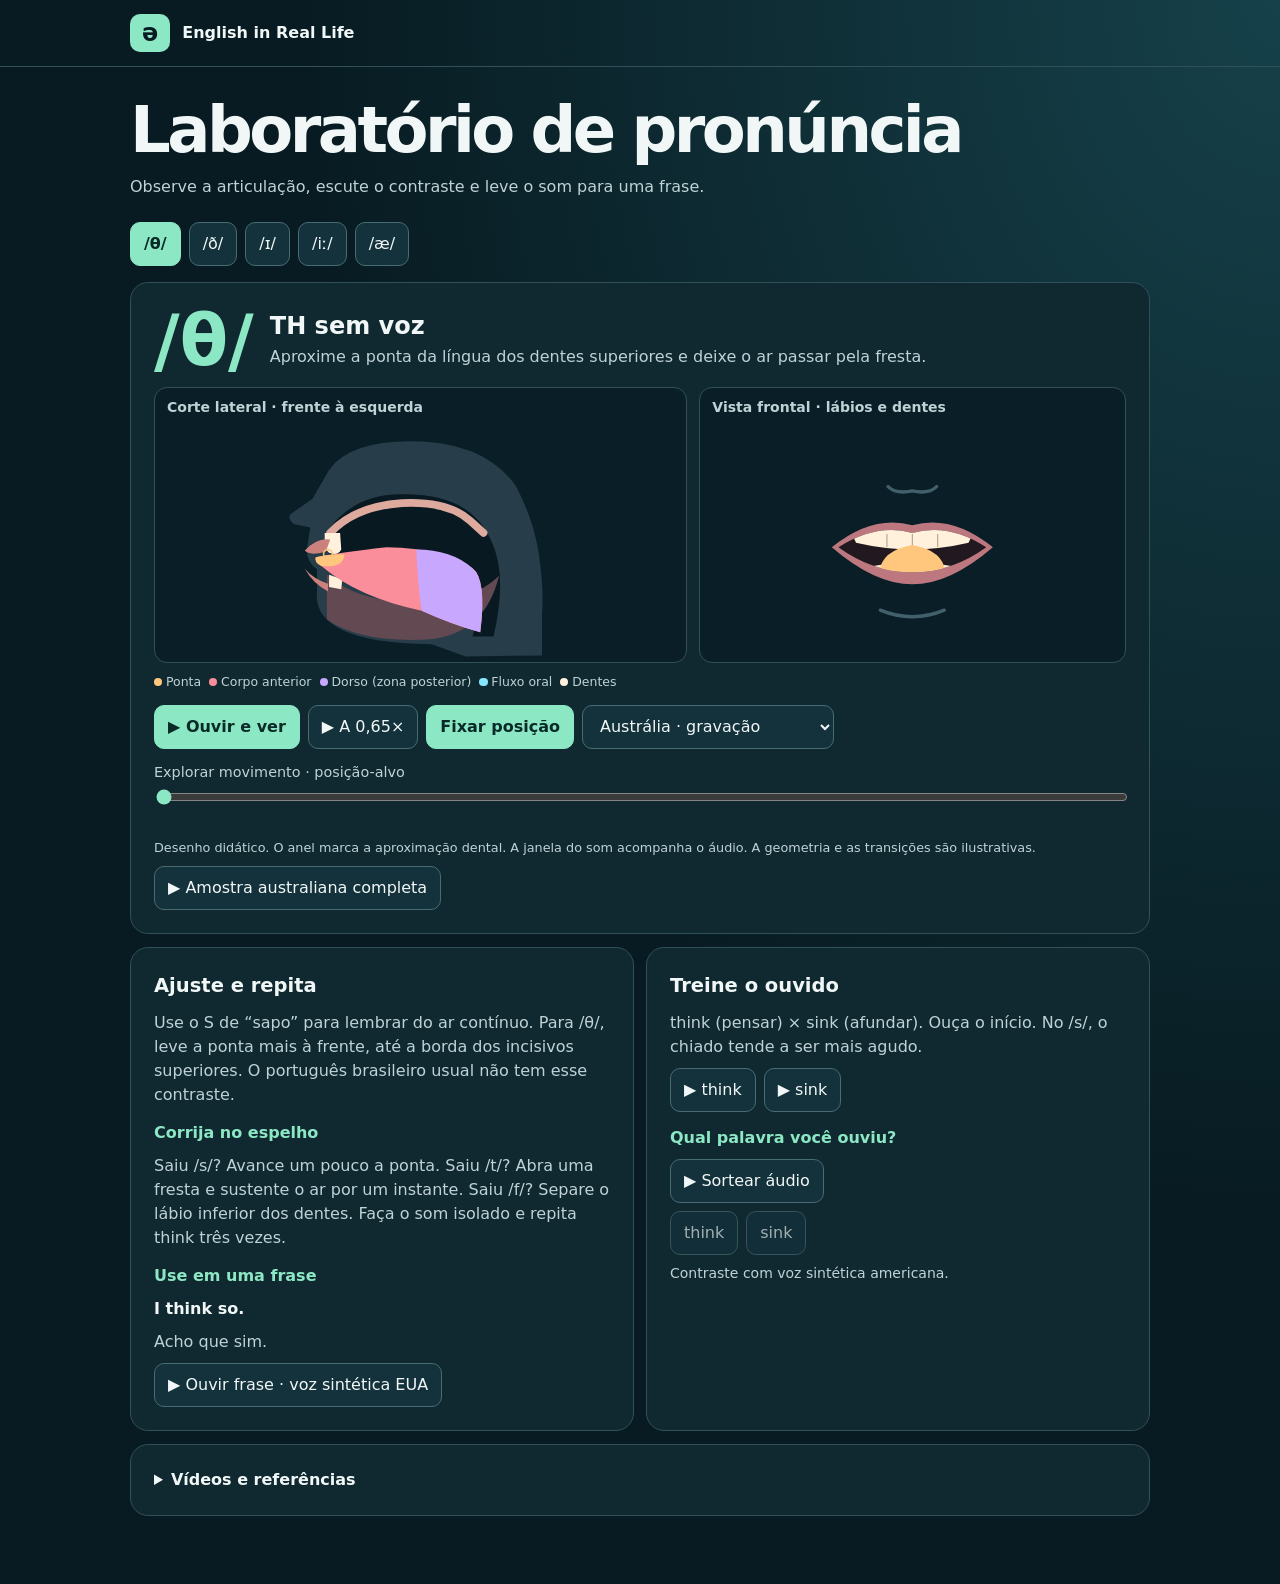
==== pronuncia42/index.html @ 5d44aec0 "Adicionar laboratório de pronúncia para cinco sons" ====
<!doctype html>
<html lang="pt-BR">
<meta charset="utf-8">
<meta name="viewport" content="width=device-width,initial-scale=1">
<title>Laboratório de pronúncia · English in Real Life</title>
<style>
:root{color-scheme:dark;--bg:#081b22;--panel:#102931;--line:#32505a;--ink:#f1f7f6;--sub:#bfd2d6;--mint:#8ce7c4;--tip:#ffc67e;--body:#fb8e9b;--back:#c8a7ff;--air:#84e7fd}
*{box-sizing:border-box}body{margin:0;background:radial-gradient(ellipse at top right,#16414a,transparent 54%),var(--bg);color:var(--ink);font:1rem/1.5 system-ui,sans-serif}
main,header>div{width:min(1020px,calc(100% - 32px));margin:auto}header{border-bottom:1px solid var(--line)}header>div{display:flex;align-items:center;gap:12px;padding:14px 0;font-weight:750}.brand{background:var(--mint);color:var(--bg);border-radius:10px;padding:1px 12px;font-size:1.5rem}main{padding:30px 0 55px}h1{font-size:clamp(2.15rem,6vw,4rem);line-height:1.04;letter-spacing:-.055em;margin:0 0 11px}h2,h3,p{margin:0 0 .55em}p,small{color:var(--sub)}a{color:var(--mint)}nav,.controls,.legend{display:flex;gap:8px;flex-wrap:wrap}nav{margin:23px 0 16px}button,select{font:inherit;color:inherit;background:#14323c;border:1px solid #496b73;border-radius:10px;padding:9px 13px;min-height:44px;cursor:pointer}button:hover,select:hover{border-color:var(--mint)}button[aria-pressed=true],button.primary{background:var(--mint);color:#092a27;border-color:var(--mint);font-weight:750}button:disabled{opacity:.65;cursor:default}:focus-visible{outline:3px solid var(--tip);outline-offset:3px}
.card,details{background:var(--panel);border:1px solid var(--line);border-radius:18px;padding:clamp(14px,3vw,23px);margin:0 0 13px}.intro{display:flex;align-items:center;gap:16px;margin-bottom:11px}.ipa{font-size:clamp(2.6rem,6vw,4.4rem);color:var(--mint);font-weight:650;line-height:1}.intro h2{line-height:1.15;margin-bottom:4px}.intro p{margin:0}.views,.practice{display:grid;grid-template-columns:1.25fr 1fr;gap:12px}.practice{grid-template-columns:1fr 1fr}.view{margin:0;background:#091e27;border:1px solid var(--line);border-radius:13px;min-width:0;overflow:hidden}.view figcaption{padding:9px 12px;color:var(--sub);font-weight:650;font-size:.875rem}.view svg{width:100%;display:block;max-height:235px}.legend{margin:10px 0 13px;font-size:.78rem;color:var(--sub)}.key::before{content:'';display:inline-block;width:.66em;height:.66em;border-radius:50%;margin-right:.3em;background:var(--key)}.transport{margin-top:13px}.transport label{display:block;color:var(--sub);font-size:.9rem}.transport input{width:100%;accent-color:var(--mint);display:block;min-height:24px}.status{margin:8px 0 0;min-height:1.5em;font-size:.875rem}.source{font-size:.8rem}.practice .card{min-width:0}.practice h2{font-size:1.22rem}.practice h3{font-size:1rem;color:var(--mint);margin-top:14px}.example{font-weight:650;color:var(--ink)}summary{cursor:pointer;font-weight:700}.links li{margin:.45em 0}details p{margin-top:.8em}@media(max-width:650px){.practice{grid-template-columns:1fr}.views{gap:6px}.view figcaption{padding:7px;font-size:.74rem}.legend{gap:5px 10px}.intro{gap:10px}nav button{flex:1 0 auto}ul{padding-left:19px}} 
</style>
<header><div><span class="brand" aria-hidden="true">ə</span> English in Real Life</div></header>
<main>
<h1>Laboratório de pronúncia</h1>
<p>Observe a articulação, escute o contraste e leve o som para uma frase.</p>
<nav aria-label="Sons do módulo" id="tabs"></nav>
<section class="card" aria-labelledby="name">
<div class="intro"><div id="ipa" class="ipa"></div><div><h2 id="name"></h2><p id="cue"></p></div></div>
<div class="views">
<figure class="view"><figcaption>Corte lateral · frente à esquerda</figcaption>
<svg viewBox="0 0 320 213" role="img" aria-labelledby="sideTitle">
<title id="sideTitle">Corte lateral com dentes, palato, língua, mandíbula e fluxo oral</title>
<path d="M270 207L270 168Q272 149 267 114Q262 83 246 53Q217 13 151 13Q95 13 77 39L62 65L42 79Q39 83 45 88L60 91L57 110Q56 122 66 129L66 150Q64 172 89 184Q113 196 170 197L201 208Z" fill="#273e4a"/>
<path d="M78 91Q103 59 146 61Q206 61 224 103Q239 134 226 190L207 190Q219 147 201 137Q173 118 142 132Q107 147 78 133Z" fill="#081922"/>
<path d="M78 96Q100 72 143 69Q185 67 205 85L217 96" stroke="#ddaa9d" stroke-width="7" fill="none" stroke-linecap="round"/>
<path d="M73 96L87 96L88 111Q85 117 77 114L73 110Z" fill="#fff1dc"/>
<path d="M78 102Q66 100 55 112Q59 117 74 113Z" fill="#cc817c"/>
<g id="jawSide"></g><g id="tongueSide"></g><g id="airSide"></g>
<text x="239" y="191" fill="#b8d1d4" font-size="10" id="voiceSide"></text>
</svg></figure>
<figure class="view"><figcaption>Vista frontal · lábios e dentes</figcaption>
<svg viewBox="0 0 280 213" role="img" aria-labelledby="frontTitle">
<title id="frontTitle">Vista frontal da abertura oral e da ponta da língua quando visível</title>
<defs><clipPath id="mouthClip"><path id="frontClip"></path></clipPath></defs>
<path d="M118 54Q125 61 140 58Q155 61 162 54" fill="none" stroke="#41606b" stroke-width="3" stroke-linecap="round"/>
<path d="M111 166Q140 178 169 166" fill="none" stroke="#41606b" stroke-width="3" stroke-linecap="round"/>
<path id="frontLips" fill="#bd777f"/><path id="frontGap" fill="#221820"/>
<g clip-path="url(#mouthClip)" id="frontTeeth"></g><g id="airFront"></g>
</svg></figure>
</div>
<div class="legend"><span class="key" style="--key:var(--tip)">Ponta</span><span class="key" style="--key:var(--body)">Corpo anterior</span><span class="key" style="--key:var(--back)">Dorso (zona posterior)</span><span class="key" style="--key:var(--air)">Fluxo oral</span><span class="key" style="--key:#fff1dc">Dentes</span></div>
<div class="controls"><button class="primary" id="play">▶ Ouvir e ver</button><button id="slow">▶ A 0,65×</button><button id="pose" aria-pressed="false">Fixar posição</button><select id="voice" aria-label="Modelo de áudio"><option value="au">Austrália · gravação</option><option value="us">EUA · voz sintética offline</option></select></div>
<div class="transport"><label for="scrub">Explorar movimento <span id="phase"></span></label><input type="range" id="scrub" min="0" max="1000" value="0" step="1"></div>
<p class="status" id="status" role="status"></p>
<p class="source">Desenho didático. O anel marca a aproximação dental. A janela do som acompanha o áudio. A geometria e as transições são ilustrativas.</p>
<div class="controls" style="margin-top:9px"><button id="fullAu">▶ Amostra australiana completa</button></div>
</section>
<div class="practice">
<section class="card"><h2>Ajuste e repita</h2><p id="bridge"></p><h3>Corrija no espelho</h3><p id="fix"></p><h3>Use em uma frase</h3><p class="example" id="phrase" lang="en"></p><p id="translation"></p><button id="phraseAudio">▶ Ouvir frase · voz sintética EUA</button></section>
<section class="card"><h2>Treine o ouvido</h2><p id="contrast"></p><div class="controls" id="pair"></div><h3>Qual palavra você ouviu?</h3><button id="question">▶ Sortear áudio</button><div class="controls" id="choices" style="margin-top:8px"></div><p class="status" id="feedback" role="status"></p></section>
</div>
<details><summary>Vídeos e referências</summary>
<ul class="links">
<li>BBC Learning English · demonstrações britânicas. <a href="https://www.youtube.com/watch?v=x6Pdp8GBwTM">/θ/ e /ð/</a> · <a href="https://www.youtube.com/watch?v=TNFKG0yvDx4">/ɪ/</a> · <a href="https://www.youtube.com/watch?v=RZmGzSb-6OM">/iː/</a> · <a href="https://www.youtube.com/watch?v=qVhaIHk88a8">/æ/</a>.</li>
<li><a id="cambridge" href="https://dictionary.cambridge.org/pronunciation/">Cambridge Dictionary · palavra desta lição em UK e US</a>. Compare falantes humanos nas duas variedades.</li>
<li><a href="https://www.seeingspeech.ac.uk/speechstar/ipa-charts/">Seeing Speech · University of Glasgow</a>. Na tabela, selecione θ e ð na coluna <em>Dental</em> e explore as vogais ɪ, i e æ. Os vídeos representam os sons do quadro IPA.</li>
<li><a href="https://www.mq.edu.au/faculty-of-medicine-health-and-human-sciences/departments-and-schools/department-of-linguistics/our-research/phonetics-and-phonology/speech/phonetics-and-phonology/transcription/phonemic-broad-transcription-of-australian-english">Macquarie University · amostras australianas</a>. Compare <em>heed, hid, head, had</em>.</li>
<li><a href="https://www.scielo.br/j/ides/a/hnQ5msLsspGbn9YJtb5zy7f/?lang=en">Ilha do Desterro · vogais e aprendizes brasileiros</a>.</li>
<li><a href="https://repositorio.ufsc.br/handle/123456789/89154">UFSC · percepção e produção das fricativas dentais</a>.</li>
</ul></details>
</main>
<script>const MEDIA = {"au": {"think": {"src": "https://www.mq.edu.au/__data/assets/file/0006/911346/ba10.wav", "cue": [0.088, 0.383], "limit": 0.45, "duration": 1.6764625850340136}, "these": {"src": "https://www.mq.edu.au/__data/assets/file/0020/911351/ba15.wav", "cue": [0.079, 0.407], "limit": 0.48, "duration": 1.9300680272108843}, "hid": {"src": "https://www.mq.edu.au/__data/assets/file/0009/911367/ba31.wav", "cue": [0.042, 0.182], "limit": 0.25, "duration": 1.3359637188208617}, "heed": {"src": "https://www.mq.edu.au/__data/assets/file/0003/911361/ba25.wav", "cue": [0.099, 0.401], "limit": 0.46, "duration": 1.6341950113378685}, "had": {"src": "https://www.mq.edu.au/__data/assets/file/0005/911372/ba37.wav", "cue": [0.044, 0.206], "limit": 0.27, "duration": 1.3494331065759637}, "head": {"src": "https://www.mq.edu.au/__data/assets/file/0003/911370/ba34.wav", "cue": [0.037, 0.188], "limit": 0.26, "duration": 1.3214512471655329}}, "us": {"think": {"src": "[data-uri]", "cue": [0.197, 0.261], "duration": 0.725}, "sink": {"src": "[data-uri]", "cue": null, "duration": 0.71}, "these": {"src": "[data-uri]", "cue": [0.192, 0.245], "duration": 0.77}, "Ds": {"src": "[data-uri]", "cue": null, "duration": 0.773}, "hid": {"src": "[data-uri]", "cue": [0.202, 0.314], "duration": 0.608}, "heed": {"src": "[data-uri]", "cue": [0.199, 0.347], "duration": 0.622}, "had": {"src": "[data-uri]", "cue": [0.232, 0.453], "duration": 0.723}, "head": {"src": "[data-uri]", "cue": null, "duration": 0.631}, "think-phrase": {"src": "[data-uri]", "cue": null}, "these-phrase": {"src": "[data-uri]", "cue": null}, "hid-phrase": {"src": "[data-uri]", "cue": null}, "heed-phrase": {"src": "[data-uri]", "cue": null}, "had-phrase": {"src": "[data-uri]", "cue": null}}};</script>
<script>(() => {
'use strict';
const sounds = [
 {id:'think', ipa:'/θ/', name:'TH sem voz', cue:'Aproxime a ponta da língua dos dentes superiores e deixe o ar passar pela fresta.',
  pair:['think','sink'], contrast:'think (pensar) × sink (afundar). Ouça o início. No /s/, o chiado tende a ser mais agudo.',
  bridge:'Use o S de “sapo” para lembrar do ar contínuo. Para /θ/, leve a ponta mais à frente, até a borda dos incisivos superiores. O português brasileiro usual não tem esse contraste.',
  fix:'Saiu /s/? Avance um pouco a ponta. Saiu /t/? Abra uma fresta e sustente o ar por um instante. Saiu /f/? Separe o lábio inferior dos dentes. Faça o som isolado e repita think três vezes.',
  phrase:'I think so.', translation:'Acho que sim.', dental:true, voiced:false, jaw:16, tip:[65,118], body:[129,109], back:[183,116]},
 {id:'these', ipa:'/ð/', name:'TH com voz', cue:'Use a mesma fresta junto aos dentes e acrescente vibração na garganta.',
  pair:['these','Ds'], contrast:'these (estes/estas) × D’s (letras D). Ouça a fricção no começo de these e o fechamento no D.',
  bridge:'O Z de “zero” ajuda a sentir a vibração. Para /ð/, avance a ponta até os incisivos superiores. A ponta pode ficar discretamente visível. A fricção pode ser bem suave na fala corrida.',
  fix:'Saiu /d/? Evite vedar a passagem do ar. Saiu /z/? Avance a ponta. Encoste dois dedos de leve na garganta e alterne /θ/ e /ð/ devagar. Repita these e depois a frase.',
  phrase:'These are mine.', translation:'Estes são meus.', dental:true, voiced:true, jaw:16, tip:[65,118], body:[129,109], back:[183,116]},
 {id:'hid', ipa:'/ɪ/', name:'Vogal de KIT', cue:'Eleve a frente da língua, um pouco mais baixa e recuada que no final de /iː/.',
  pair:['hid','heed'], contrast:'hid (escondeu) × heed (dar atenção). O timbre e a duração ajudam a distinguir as vogais.',
  bridge:'Parta do I de “vida”. Abaixe e recue um pouco o corpo da língua. O Ê de “você” pode ajudar a imaginar a direção da abertura, mas aproximar-se demais dele muda o alvo.',
  fix:'Se hid e heed ficaram iguais, mantenha os lábios sem arredondar. Alterne as posições em frente ao espelho e repita hid–heed–hid três vezes. Termine no /d/, sem acrescentar uma vogal.',
  phrase:'I hid the keys.', translation:'Escondi as chaves.', voiced:true, jaw:14, tip:[94,133], body:[132,96], back:[182,106]},
 {id:'heed', ipa:'/iː/', name:'Vogal de FLEECE', cue:'A frente da língua termina bem alta e avançada, com lábios sem arredondar.',
  pair:['heed','hid'], contrast:'heed (dar atenção) × hid (escondeu). Procure a chegada alta e anterior de /iː/ junto à duração.',
  bridge:'O I de “vida” ajuda a encontrar o fim da vogal. No inglês australiano, muitos falantes fazem um pequeno movimento inicial em direção a [i]. A duração também depende do contexto.',
  fix:'Se a única diferença for o comprimento, alterne hid e heed mudando também o timbre. Deixe a língua subir ligeiramente para heed. Mantenha uma só sílaba e use o mesmo ajuste em seat.',
  phrase:'Please take a seat.', translation:'Por favor, sente-se.', voiced:true, jaw:8, tip:[94,127], body:[119,85], back:[172,99]},
 {id:'had', ipa:'/æ/', name:'Vogal de TRAP', cue:'Abra mais a mandíbula e mantenha a língua baixa e anterior.',
  pair:['had','head'], contrast:'had (teve/tinha) × head (cabeça). Procure a abertura e o timbre da vogal.',
  bridge:'Comece pelo É de “pé” e abra mais a mandíbula. Preserve a língua à frente. A realização australiana pode ser bem aberta. O A e o É do português servem para explorar a posição.',
  fix:'Saiu parecido com head? Abra mais. Se ficou parecido com seu A de “pá”, volte a posicionar a língua à frente. Alterne head–had–head três vezes e mantenha a vogal em uma só sílaba.',
  phrase:'I had a black bag.', translation:'Eu tinha uma bolsa preta.', voiced:true, jaw:38, tip:[95,155], body:[133,137], back:[184,137]}
];
const labels={Ds:'D’s'};
const $=id=>document.getElementById(id);
const audio=new Audio();
const us=MEDIA.us, au=MEDIA.au, reduced=matchMedia('(prefers-reduced-motion: reduce)');
const neutral={jaw:7,tip:[104,129],body:[143,120],back:[183,120]};
const mix=(a,b,t)=>a+(b-a)*t;
const smooth=x=>{const t=Math.min(1,Math.max(0,x));return t*t*(3-2*t);};
let current=sounds[0], active=null, frame=0, serial=0, answer=null;
const label=w=>labels[w]||w;
function playStatus(message){$('status').textContent=message;}
function render(amount, flow, glide=0){
 const s=current, jaw=mix(neutral.jaw,s.jaw,amount);
 const point=(name,dx=0,dy=0)=>s[name].map((value,i)=>mix(neutral[name][i],value+(i?dy:dx),amount));
 const [tx,ty]=point('tip'), [bx,by]=point('body',5*glide,10*glide), [dx,dy]=point('back',3*glide,4*glide);
 $('jawSide').innerHTML=`<path d="M75 ${118+jaw}Q105 ${145+jaw} 164 ${150+jaw*.55}Q206 ${153+jaw*.35} 231 135Q218 ${186+jaw*.15} 166 ${189+jaw*.23}Q104 ${192+jaw*.2} 75 ${169+jaw*.34}Z" fill="#634952"/><path d="M77 ${118+jaw}L89 ${122+jaw}L88 ${131+jaw}L77 ${129+jaw}Z" fill="#fff1dc"/><path d="M76 ${126+jaw}Q63 ${122+jaw} 55 ${117+jaw*.72}Q62 ${130+jaw*.72} 76 ${133+jaw}Z" fill="#cc817c"/>`;
 const split=(bx+dx)/2, height=(by+dy)/2;
 $('tongueSide').innerHTML=`<path d="M${tx} ${ty} Q${tx+20} ${ty-4} ${bx} ${by} Q${dx} ${dy-6} ${dx+24} ${dy+12} Q220 ${dy+22} 214 186 Q188 179 161 ${161+jaw*.35} Q103 ${147+jaw*.46} ${tx+5} ${ty+8} Q${tx-2} ${ty+4} ${tx} ${ty}Z" fill="var(--body)"/><path d="M${split} ${height-1.5} Q${dx+5} ${dy-5} ${dx+24} ${dy+12} Q220 ${dy+22} 214 186 Q188 179 161 ${161+jaw*.35} Q${split+2} ${143+jaw*.35} ${split} ${height-1.5}Z" fill="var(--back)"/><path d="M${tx} ${ty} Q${tx+12} ${ty-3} ${tx+26} ${mix(ty,by,.28)} Q${tx+25} ${ty+10} ${tx+5} ${ty+8} Q${tx-2} ${ty+4} ${tx} ${ty}Z" fill="var(--tip)"/>`;
 const airY=s.dental?116:(112+jaw*.32), airEdge=s.dental?57:51;
 $('airSide').innerHTML=`<g opacity="${flow}" fill="none" stroke="var(--air)" stroke-width="2" stroke-linecap="round"><path d="M${airEdge+12} ${airY}H31l5 -4m-5 4 5 4"/><path d="M51 ${airY+7}h-11" opacity=".5"/></g>`;
 if(s.dental&&amount>.92){
  $('airSide').insertAdjacentHTML('beforeend','<circle cx="76" cy="115" r="4" stroke="var(--tip)" fill="none" stroke-width="1.4"/>');
 }
 $('voiceSide').textContent=flow>.02?(s.voiced?'voz ativa':'sem voz'):'';
 const half=67+amount*(s.dental?0:5), lower=115+jaw*1.04, left=140-half,right=140+half;
 const gap=`M${left} 109 Q108 87 140 96 Q173 87 ${right} 109 Q176 ${lower} 140 ${lower} Q104 ${lower} ${left} 109Z`;
 $('frontGap').setAttribute('d',gap); $('frontClip').setAttribute('d',gap);
 $('frontLips').setAttribute('d',`M${left-6} 109 Q104 79 140 89 Q176 79 ${right+6} 109 Q174 ${lower+11} 140 ${lower+11} Q106 ${lower+11} ${left-6} 109Z`);
 const tongueY=s.dental?mix(lower-3,107,amount):lower-5;
 $('frontTeeth').innerHTML=`<path d="M${left+10} 92H${right-10}L${right-16} 105Q140 117 ${left+16} 105Z" fill="#fff1dc"/><path d="M140 97v14m-23 -14v12m46 -12v12" stroke="#b79f91" fill="none"/><path d="M${left+20} ${lower-3}Q140 ${lower-15} ${right-20} ${lower-3}V${lower+5}H${left+20}Z" fill="#fff1dc"/><path d="M110 ${lower} Q112 ${tongueY+5} 140 ${tongueY} Q168 ${tongueY+5} 170 ${lower}Z" fill="${s.dental?'var(--tip)':'var(--body)'}"/>`;
 $('airFront').innerHTML=s.dental?`<path d="M128 116l-10 14m22 -12v17m12 -19 10 14" stroke="var(--air)" stroke-width="2" opacity="${flow*.65}" stroke-linecap="round"/>`:'';
}
function mapTime(time, cue, duration){
 const [start,end]=cue, prep=Math.min(.12,start), release=Math.min(.12,Math.max(.01,duration-end));
 const amount=smooth((time-start+prep)/Math.max(.001,prep))*smooth((end+release-time)/release);
 const during=time>=start&&time<end;
 const phase=during?'· som-alvo':time<start&&amount>.01?'· aproximação':time>=end&&amount>.01?'· saída':'';
 return {amount,flow:during?.95:0,phase,glide:current.id==='heed'&&$('voice').value==='au'?1-smooth((time-start)/.11):0};
}
function draw(time,cue,duration){
 const state=mapTime(time,cue,duration);
 render(reduced.matches?(state.flow?1:0):state.amount,state.flow,state.glide);
 $('phase').textContent=state.phase;
}
function stop(){
 serial++; audio.pause(); cancelAnimationFrame(frame); active=null;
 $('play').textContent='▶ Ouvir e ver'; $('slow').textContent='▶ A 0,65×';
}
function tick(token){
 if(token!==serial||!active||audio.paused)return;
 const {cue, limit}=active;
 if(limit&&audio.currentTime>=limit){finish();return;}
 if(cue&&Number.isFinite(audio.duration)){
  const duration=limit||audio.duration;
  $('scrub').value=Math.round(1000*audio.currentTime/duration);
  draw(audio.currentTime,cue,duration);
 }
 frame=requestAnimationFrame(()=>tick(token));
}
function pose(off=false){
 $('pose').setAttribute('aria-pressed',String(!off));
 if(!off){render(1,0);$('phase').textContent='· posição-alvo';}
}
async function start(clip,rate,mode){
 stop();
 const token=serial;
 pose(true);
 if(mode==='normal'||mode==='slow'){$('scrub').value=0;draw(0,clip.cue,1);}
 active=clip;
 audio.src=clip.src; audio.playbackRate=rate;
 playStatus('Carregando áudio…');
 try{
  await audio.play();
  if(token!==serial)return false;
  if(mode==='normal')$('play').textContent='■ Parar';
  if(mode==='slow')$('slow').textContent='■ Parar';
  playStatus(mode==='phrase'?'Frase · síntese americana':clip.src.startsWith('data:')?'Voz sintética americana':'Gravação australiana · Macquarie University');
  tickAfterBuffer();
  return true;
 }catch{
  if(token===serial){stop();playStatus('Áudio indisponível. Selecione a voz offline ou tente novamente.');}
  return false;
 }
}
function finish(){const animated=Boolean(active?.cue);stop();if(animated){pose();$('scrub').value=1000;}}
audio.addEventListener('ended',finish);
audio.addEventListener('error',()=>{
 if(active){stop();clearQuiz();playStatus('Áudio indisponível. Selecione a voz offline ou tente novamente.');}
});
audio.addEventListener('playing',()=>{if(active)tickAfterBuffer();});
function tickAfterBuffer(){cancelAnimationFrame(frame);if(active&&!audio.paused)tick(serial);}
const model=()=>($('voice').value==='au'?au:us)[current.id];
function mainPlayback(mode,rate){
 if(active?.cue&&!(audio.paused)){stop();playStatus('Reprodução interrompida.');return;}
 start(model(),rate,mode);
}
function pairClip(word){
 const source=$('voice').value==='au'&&current.pair.every(w=>au[w])?au:us;
 return {...source[word],cue:null,limit:null};
}
function choose(sound){
 stop();answer=null;current=sound;
 for(const button of $('tabs').children)button.setAttribute('aria-pressed',String(button.dataset.id===sound.id));
 for(const key of ['ipa','name','cue','bridge','fix','phrase','translation','contrast'])$(key).textContent=sound[key];
 $('scrub').value=0;pose();playStatus('');
 $('cambridge').href='https://dictionary.cambridge.org/pronunciation/english/'+sound.id;
 $('feedback').textContent=sound.dental?'Contraste com voz sintética americana.':'Escute os dois exemplos e depois sorteie uma palavra.';
 for(const container of [$('choices'),$('pair')]){
  container.replaceChildren();
  for(const word of sound.pair){
   const button=document.createElement('button');
   button.textContent=(container.id==='pair'?'▶ ':'')+label(word);
   button.lang='en';
   if(container.id==='choices')button.disabled=true;
   button.onclick=()=>{
    if(container.id==='pair'){clearQuiz();start(pairClip(word),1,'pair');}
    else if(answer){$('feedback').textContent=word===answer?'Acertou · '+label(answer)+'.':'Você ouviu '+label(answer)+'. Escute os dois exemplos e tente outro sorteio.'; clearQuiz(false);}
   };
   container.append(button);
  }
 }
}
function clearQuiz(clearMessage=true){
 answer=null; for(const button of $('choices').children)button.disabled=true;
 if(clearMessage)$('feedback').textContent=current.dental?'Contraste com voz sintética americana.':'';
}
for(const sound of sounds){
 const button=document.createElement('button');
 button.textContent=sound.ipa;button.dataset.id=sound.id;
 button.setAttribute('aria-label',sound.ipa+' · '+sound.name);
 button.onclick=()=>choose(sound);$('tabs').append(button);
}
$('play').onclick=()=>{clearQuiz();mainPlayback('normal',1);};
$('slow').onclick=()=>{clearQuiz();mainPlayback('slow',.65);};
$('pose').onclick=()=>{stop();clearQuiz();pose();playStatus('Observe a posição-alvo.');};
$('voice').onchange=()=>choose(current);
$('scrub').oninput=()=>{
 stop();clearQuiz();pose(true);
 const clip=model(), duration=clip.limit||clip.duration;
 draw(Number($('scrub').value)*duration/1000,clip.cue,duration);
 playStatus('Exploração visual sem áudio.');
};
$('fullAu').onclick=()=>{clearQuiz();start({...au[current.id],cue:null,limit:null},1,'pair');};
$('phraseAudio').onclick=()=>{clearQuiz();start(us[current.id+'-phrase'],1,'phrase');};
$('question').onclick=async()=>{
 clearQuiz();const word=current.pair[Math.floor(Math.random()*2)];
 const pending=start(pairClip(word),1,'quiz'), token=serial;
 if(await pending&&serial===token){answer=word;for(const button of $('choices').children)button.disabled=false;$('feedback').textContent='Escolha uma das duas palavras.';}
};
choose(current);
})();
</script>
</html>
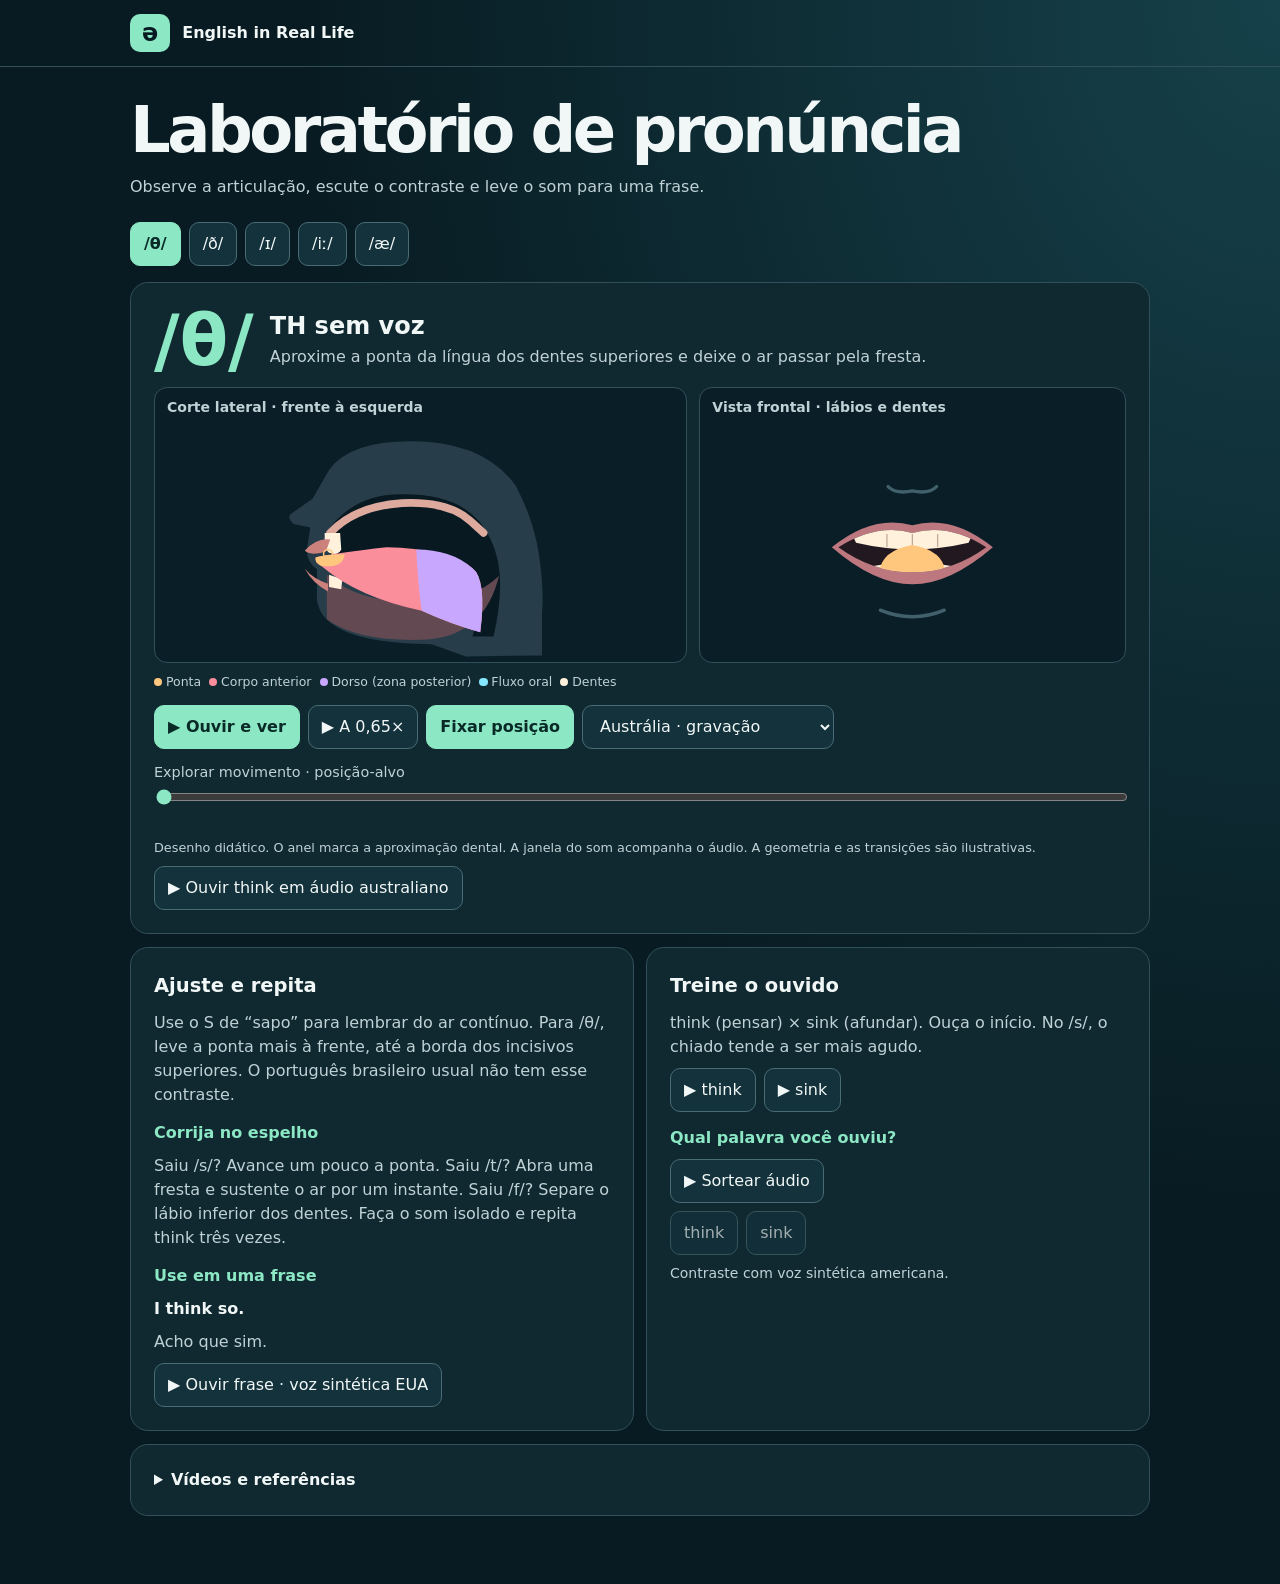
==== commit 4b17a514: "Sincronizar animação com a palavra think na gravação australiana" ====
--- a/pronuncia42/index.html
+++ b/pronuncia42/index.html
@@ -59,7 +59,7 @@
 <li><a href="https://repositorio.ufsc.br/handle/123456789/89154">UFSC · percepção e produção das fricativas dentais</a>.</li>
 </ul></details>
 </main>
-<script>const MEDIA = {"au": {"think": {"src": "https://www.mq.edu.au/__data/assets/file/0006/911346/ba10.wav", "cue": [0.088, 0.383], "limit": 0.45, "duration": 1.6764625850340136}, "these": {"src": "https://www.mq.edu.au/__data/assets/file/0020/911351/ba15.wav", "cue": [0.079, 0.407], "limit": 0.48, "duration": 1.9300680272108843}, "hid": {"src": "https://www.mq.edu.au/__data/assets/file/0009/911367/ba31.wav", "cue": [0.042, 0.182], "limit": 0.25, "duration": 1.3359637188208617}, "heed": {"src": "https://www.mq.edu.au/__data/assets/file/0003/911361/ba25.wav", "cue": [0.099, 0.401], "limit": 0.46, "duration": 1.6341950113378685}, "had": {"src": "https://www.mq.edu.au/__data/assets/file/0005/911372/ba37.wav", "cue": [0.044, 0.206], "limit": 0.27, "duration": 1.3494331065759637}, "head": {"src": "https://www.mq.edu.au/__data/assets/file/0003/911370/ba34.wav", "cue": [0.037, 0.188], "limit": 0.26, "duration": 1.3214512471655329}}, "us": {"think": {"src": "[data-uri]", "cue": [0.197, 0.261], "duration": 0.725}, "sink": {"src": "[data-uri]", "cue": null, "duration": 0.71}, "these": {"src": "[data-uri]", "cue": [0.192, 0.245], "duration": 0.77}, "Ds": {"src": "[data-uri]", "cue": null, "duration": 0.773}, "hid": {"src": "[data-uri]", "cue": [0.202, 0.314], "duration": 0.608}, "heed": {"src": "[data-uri]", "cue": [0.199, 0.347], "duration": 0.622}, "had": {"src": "[data-uri]", "cue": [0.232, 0.453], "duration": 0.723}, "head": {"src": "[data-uri]", "cue": null, "duration": 0.631}, "think-phrase": {"src": "[data-uri]", "cue": null}, "these-phrase": {"src": "[data-uri]", "cue": null}, "hid-phrase": {"src": "[data-uri]", "cue": null}, "heed-phrase": {"src": "[data-uri]", "cue": null}, "had-phrase": {"src": "[data-uri]", "cue": null}}};</script>
+<script>const MEDIA = {"au": {"think": {"src": "https://www.mq.edu.au/__data/assets/file/0006/911346/ba10.wav", "cue": [0.04, 0.18], "limit": null, "duration": 0.6014625850340136, "start": 1.075}, "these": {"src": "https://www.mq.edu.au/__data/assets/file/0020/911351/ba15.wav", "cue": [0.079, 0.407], "limit": 0.48, "duration": 1.9300680272108843}, "hid": {"src": "https://www.mq.edu.au/__data/assets/file/0009/911367/ba31.wav", "cue": [0.042, 0.182], "limit": 0.25, "duration": 1.3359637188208617}, "heed": {"src": "https://www.mq.edu.au/__data/assets/file/0003/911361/ba25.wav", "cue": [0.099, 0.401], "limit": 0.46, "duration": 1.6341950113378685}, "had": {"src": "https://www.mq.edu.au/__data/assets/file/0005/911372/ba37.wav", "cue": [0.044, 0.206], "limit": 0.27, "duration": 1.3494331065759637}, "head": {"src": "https://www.mq.edu.au/__data/assets/file/0003/911370/ba34.wav", "cue": [0.037, 0.188], "limit": 0.26, "duration": 1.3214512471655329}}, "us": {"think": {"src": "[data-uri]", "cue": [0.197, 0.261], "duration": 0.725}, "sink": {"src": "[data-uri]", "cue": null, "duration": 0.71}, "these": {"src": "[data-uri]", "cue": [0.192, 0.245], "duration": 0.77}, "Ds": {"src": "[data-uri]", "cue": null, "duration": 0.773}, "hid": {"src": "[data-uri]", "cue": [0.202, 0.314], "duration": 0.608}, "heed": {"src": "[data-uri]", "cue": [0.199, 0.347], "duration": 0.622}, "had": {"src": "[data-uri]", "cue": [0.232, 0.453], "duration": 0.723}, "head": {"src": "[data-uri]", "cue": null, "duration": 0.631}, "think-phrase": {"src": "[data-uri]", "cue": null}, "these-phrase": {"src": "[data-uri]", "cue": null}, "hid-phrase": {"src": "[data-uri]", "cue": null}, "heed-phrase": {"src": "[data-uri]", "cue": null}, "had-phrase": {"src": "[data-uri]", "cue": null}}};</script>
 <script>(() => {
 'use strict';
 const sounds = [
@@ -138,12 +138,13 @@
 }
 function tick(token){
  if(token!==serial||!active||audio.paused)return;
- const {cue, limit}=active;
- if(limit&&audio.currentTime>=limit){finish();return;}
+ const {cue, limit, start: offset=0}=active;
+ const time=Math.max(0,audio.currentTime-offset);
+ if(limit&&time>=limit){finish();return;}
  if(cue&&Number.isFinite(audio.duration)){
-  const duration=limit||audio.duration;
-  $('scrub').value=Math.round(1000*audio.currentTime/duration);
-  draw(audio.currentTime,cue,duration);
+  const duration=limit||(audio.duration-offset);
+  $('scrub').value=Math.round(1000*time/duration);
+  draw(time,cue,duration);
  }
  frame=requestAnimationFrame(()=>tick(token));
 }
@@ -157,7 +158,7 @@
  pose(true);
  if(mode==='normal'||mode==='slow'){$('scrub').value=0;draw(0,clip.cue,1);}
  active=clip;
- audio.src=clip.src; audio.playbackRate=rate;
+ audio.src=clip.start?clip.src+'#t='+clip.start:clip.src; audio.playbackRate=rate;
  playStatus('Carregando áudio…');
  try{
   await audio.play();
@@ -193,6 +194,7 @@
  for(const button of $('tabs').children)button.setAttribute('aria-pressed',String(button.dataset.id===sound.id));
  for(const key of ['ipa','name','cue','bridge','fix','phrase','translation','contrast'])$(key).textContent=sound[key];
  $('scrub').value=0;pose();playStatus('');
+ $('fullAu').textContent=sound.id==='think'?'▶ Ouvir think em áudio australiano':'▶ Amostra australiana completa';
  $('cambridge').href='https://dictionary.cambridge.org/pronunciation/english/'+sound.id;
  $('feedback').textContent=sound.dental?'Contraste com voz sintética americana.':'Escute os dois exemplos e depois sorteie uma palavra.';
  for(const container of [$('choices'),$('pair')]){
